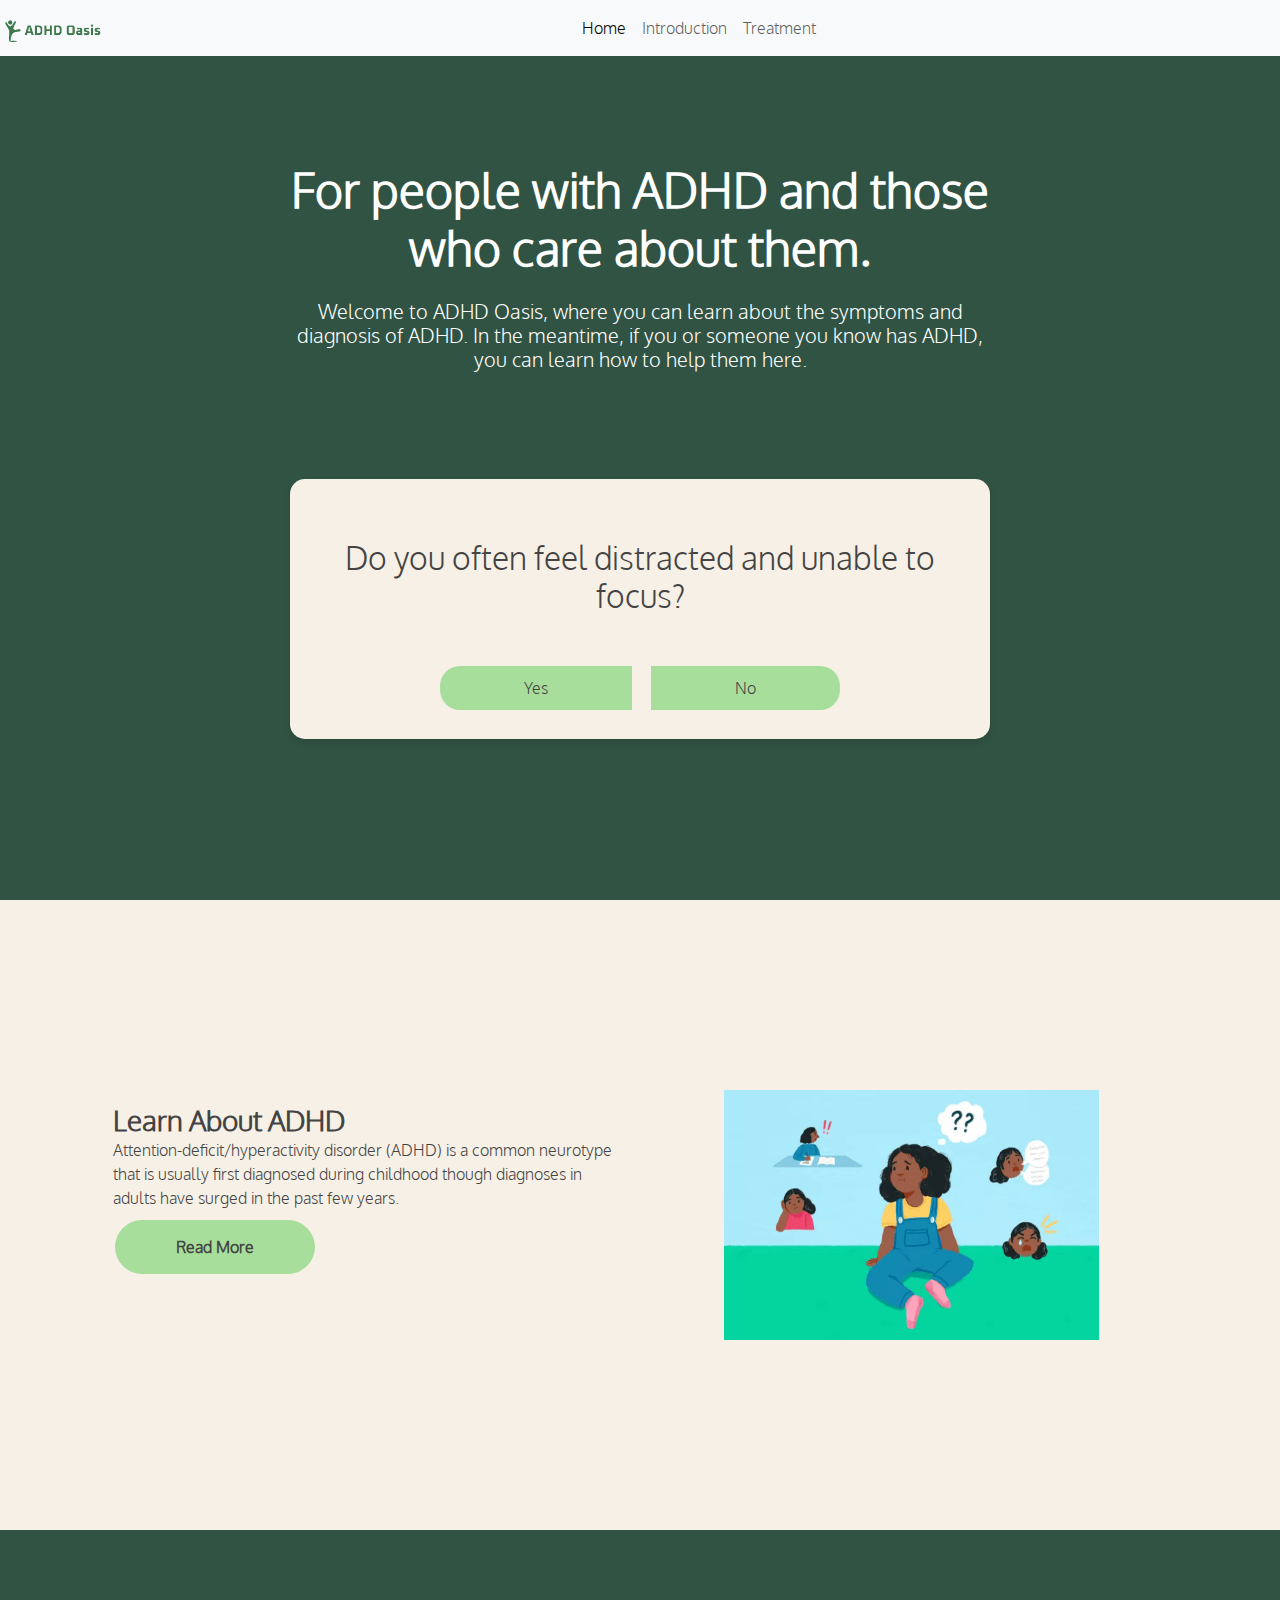
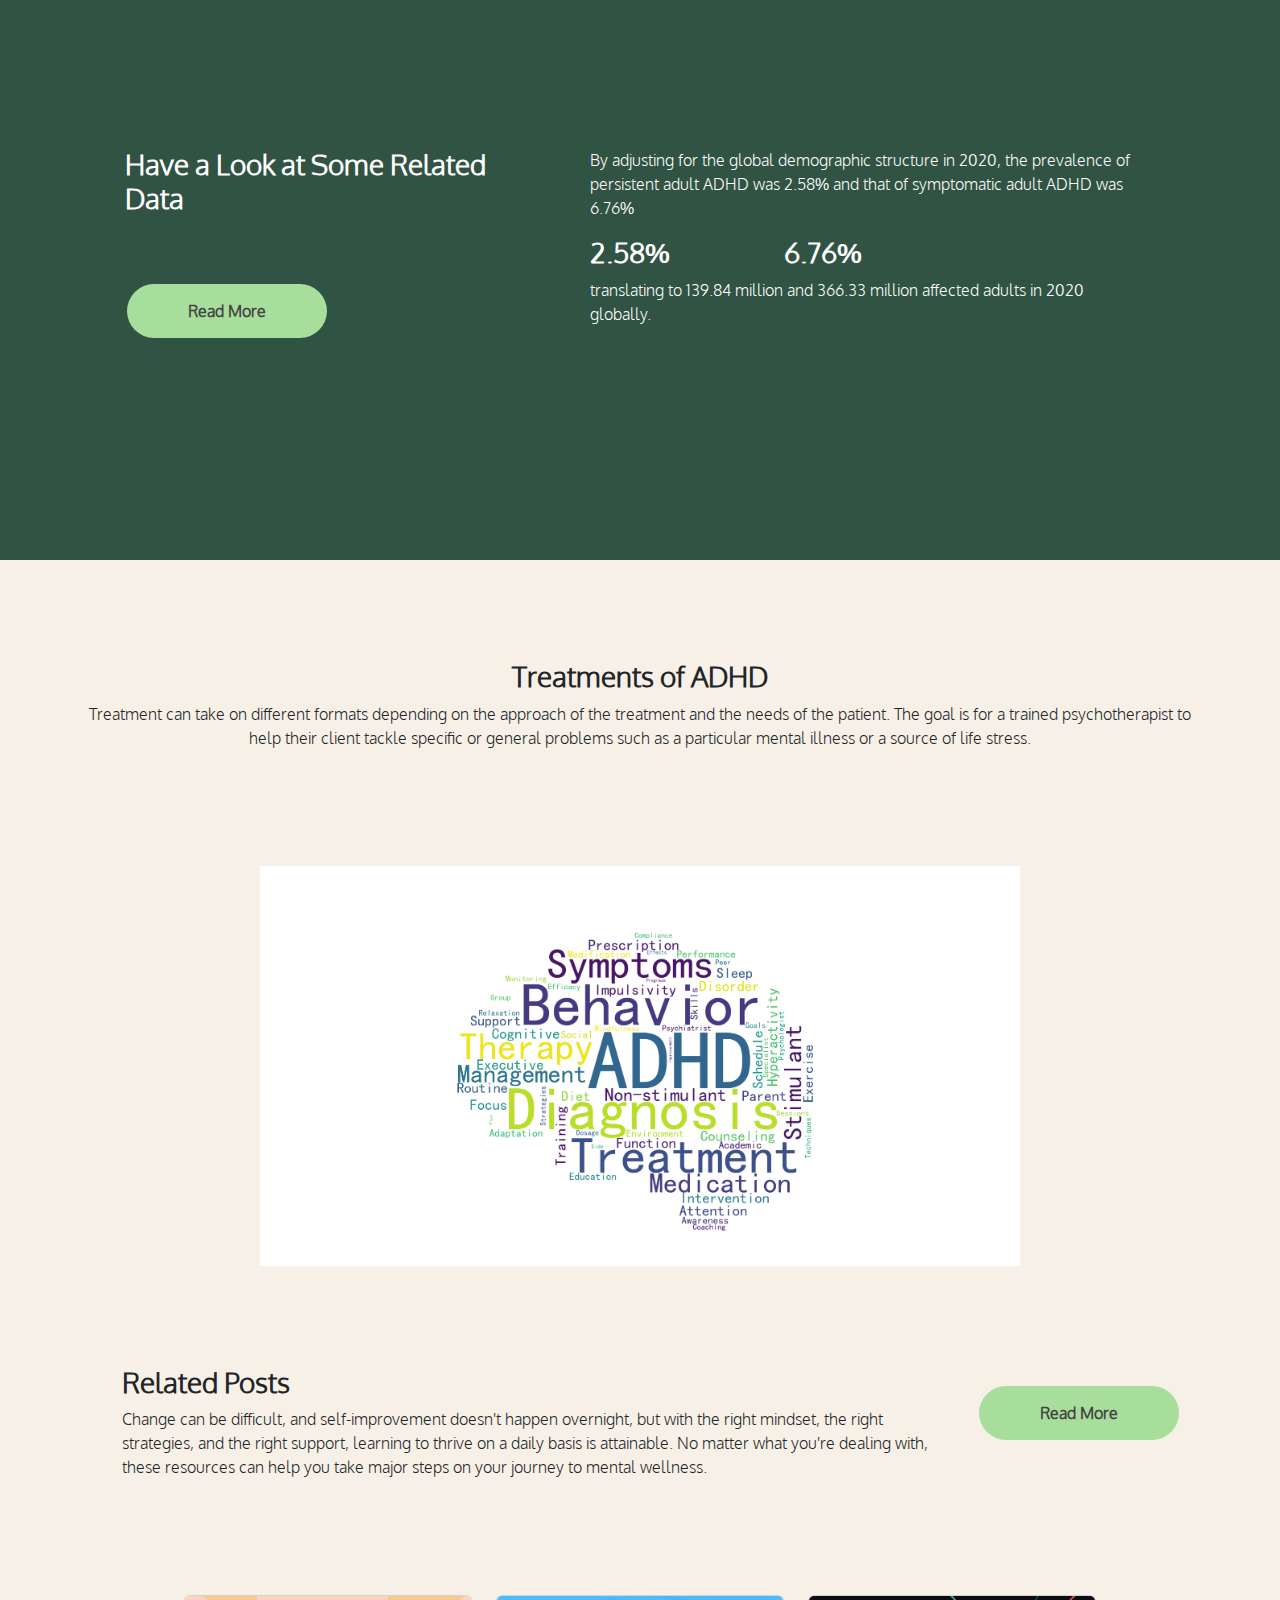
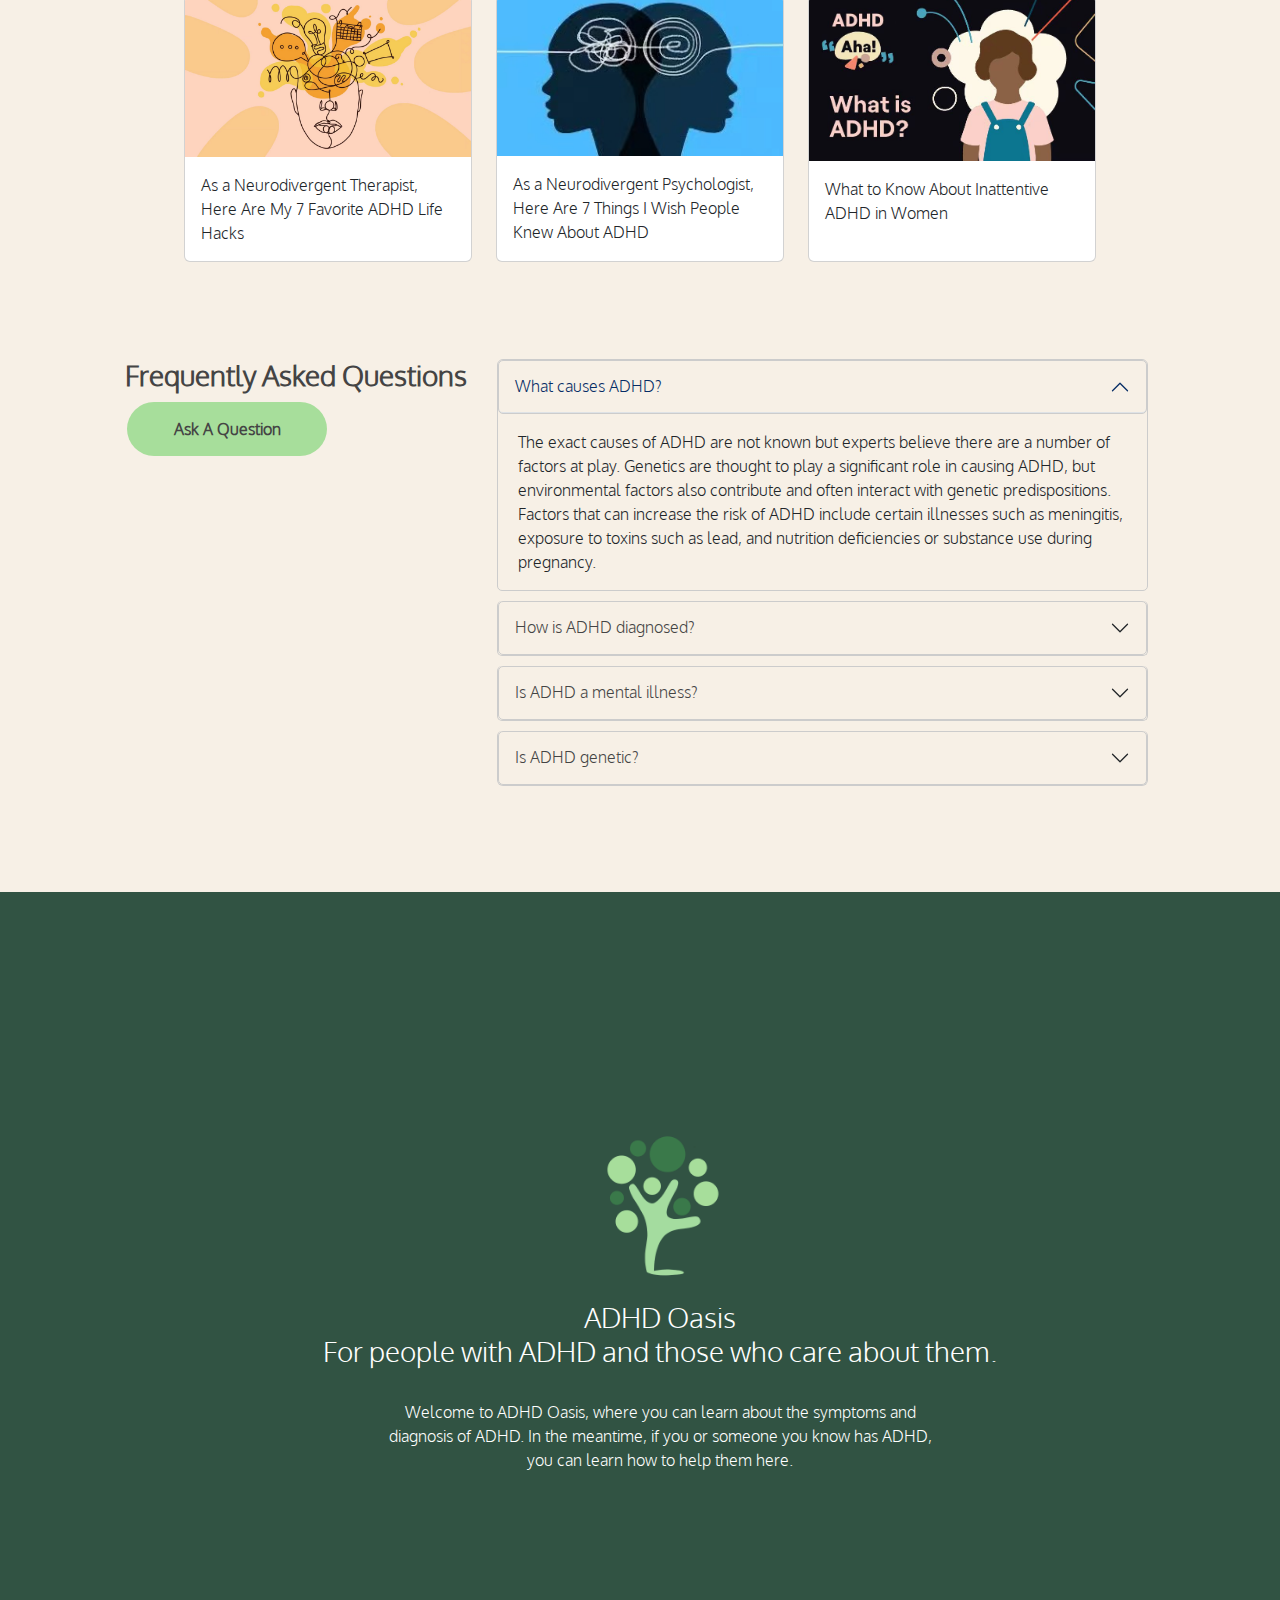
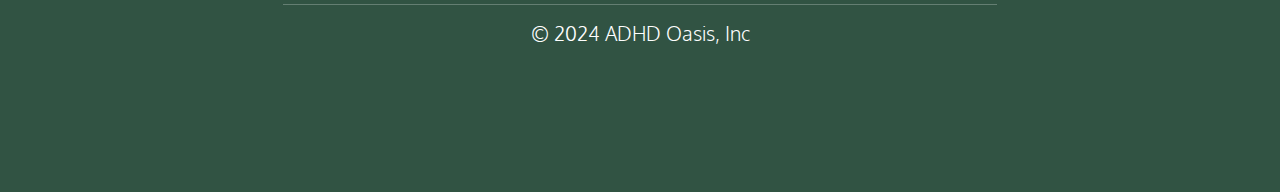
==== ADHD/index.html @ 4e684471 "Add files via upload" ====
<!DOCTYPE html>
<html lang="en" dir="ltr">
  <head>

<script async src="https://www.googletagmanager.com/gtag/js?id=G-T55W1DFLCY"></script>
<script>
window.dataLayer = window.dataLayer || [];
function gtag(){dataLayer.push(arguments);}
gtag('js', new Date());

gtag('config', 'G-T55W1DFLCY');
</script>
    <meta charset="utf-8">
    <title>ADHD Oasis</title>

      <link href="https://cdn.jsdelivr.net/npm/bootstrap@5.3.3/dist/css/bootstrap.min.css" rel="stylesheet" integrity="sha384-QWTKZyjpPEjISv5WaRU9OFeRpok6YctnYmDr5pNlyT2bRjXh0JMhjY6hW+ALEwIH" crossorigin="anonymous">
      <script src="https://cdn.jsdelivr.net/npm/bootstrap@5.3.3/dist/js/bootstrap.bundle.min.js" integrity="sha384-YvpcrYf0tY3lHB60NNkmXc5s9fDVZLESaAA55NDzOxhy9GkcIdslK1eN7N6jIeHz" crossorigin="anonymous"></script>
      <script src="https://cdn.jsdelivr.net/npm/@popperjs/core@2.11.8/dist/umd/popper.min.js" integrity="sha384-I7E8VVD/ismYTF4hNIPjVp/Zjvgyol6VFvRkX/vR+Vc4jQkC+hVqc2pM8ODewa9r" crossorigin="anonymous"></script>
      <script src="https://cdn.jsdelivr.net/npm/bootstrap@5.3.3/dist/js/bootstrap.min.js" integrity="sha384-0pUGZvbkm6XF6gxjEnlmuGrJXVbNuzT9qBBavbLwCsOGabYfZo0T0to5eqruptLy" crossorigin="anonymous"></script>
<link rel="stylesheet" href="https://cdnjs.cloudflare.com/ajax/libs/font-awesome/5.15.4/css/all.min.css">
     <script src="qa.js"></script>
       <link rel="stylesheet" href="qastyle.css">

  </head>

  <body>
    <nav class="navbar navbar-expand-lg navbar-light bg-body-tertiary fixed-top">
          <a class="navbar-brand" href="#">
              <img src="img/logo.png" alt="icon" width="auto" height="24" >
          </a>
          <div class="collapse navbar-collapse justify-content-center" id="navbarNav">
              <ul class="navbar-nav">
                  <li class="nav-item">
                      <a class="nav-link active" aria-current="page" href="#">Home</a>
                  </li>
                  <li class="nav-item">
                      <a class="nav-link" href="introduction.html">Introduction</a>
                  </li>
                  <li class="nav-item">
                      <a class="nav-link" href="Treat.html">Treatment</a>
                  </li>
              </ul>
          </div>

       </div>
      </nav>
<!-- one -->
<div class="section">
  <h1 class="text display-5">For people with ADHD and those<br> who care about them.</h1>
<h5 class="text2">Welcome to ADHD Oasis, where you can learn about the symptoms and<br> diagnosis of ADHD. In the meantime, if you or someone you know has ADHD,<br> you can learn how to help them here.</h5>
  <div class="question-container active">
      <h2 class="question" id="question">Do you often feel distracted and unable to focus?</h2>

      <div class="btn-group" id="btn-group">
          <button class="btn yes" onclick="nextQuestion('yes')">Yes</button>
          <button class="btn no" onclick="nextQuestion('no')">No</button>
      </div>
      <a href="introduction.html" class="btn learn-btn" id="learn-btn">Learn More</a>
  </div>
</div>
<!-- part 2-->
<div class="sectionW d-flex align-items-center" style="color: #444444;">
  <div class="row">
    <div class="col-lg-5 col-10 offset-1 p-3 mb-5 d-flex flex-column">
      <div class="content-wrapper d-flex flex-column justify-content-between flex-grow-1">
        <div>
          <h3 class="card-title"><strong>Learn About ADHD</strong> </h3>
          <p class="card-text">Attention-deficit/hyperactivity disorder (ADHD) is a common neurotype that is usually first diagnosed during childhood though diagnoses in adults have surged in the past few years.</p>
        </div>
        <div>
          <a href="introduction.html" class="radius-btn">Read More</a>
        </div>
      </div>
    </div>
    <div class="col-sm-5 d-flex align-items-center justify-content-center">
      <img src="img/lu0wm-161ya.gif" class="card-img" alt="...">
    </div>
  </div>
</div>
<!-- part 3 -->
<div class="sectionG d-flex align-items-center" style="color: #ffffff;">
  <div class="container">
    <div class="row g-0">
      <div class="col-sm-5 col-md-4 offset-1 d-flex flex-column align-items-start">
        <div class="content-wrapper d-flex flex-column justify-content-between flex-grow-1">
          <div>
            <h3 class="card-title"> <strong>Have a Look at Some Related Data</strong> </h3>
          </div>
          <div>
            <a href="Treat.html" class="radius-btn">Read More</a>
          </div>
        </div>
      </div>
      <div class="col-5 col-md-6 offset-1 d-flex flex-column align-items-stretch text-justify">
        <div class="row">
          <div class="col">
            <p>By adjusting for the global demographic structure in 2020, the prevalence of persistent adult ADHD was 2.58% and that of symptomatic adult ADHD was 6.76%</p>
          </div>
        </div>
        <div class="row">
          <div class="col-md-4">
            <h3> <strong>2.58%</strong> </h3>
          </div>
          <div class="col-md-4">
            <h3> <strong>6.76%</strong> </h3>
          </div>
        </div>
        <div class="row">
          <div class="col">
            <p>translating to 139.84 million and 366.33 million affected adults in 2020 globally.</p>
          </div>
        </div>
      </div>
    </div>
  </div>
</div>


 <!-- treat -->

 <div class="container">
  <div class="row text-center">
    <div class="col-12">
      <h3> <strong>Treatments of ADHD</strong> </h3>
    </div>
    <div class="col-12">
      <p >Treatment can take on different formats depending on the approach of the treatment and the needs of the patient. The goal is for a trained psychotherapist to help their client tackle specific or general problems such as a particular mental illness or a source of life stress.</p>
    </div>
  </div>
</div>
        <img class="treat-img" src="img/qa11.png" class="img-fluid w-200" alt="Image 3">


<!-- part 5 -->
<div class="container">
	<div class="row jumbotron">
		<div class=" col-xs-11 col-sm-11 col-md-9 col-lg-9 col-xl-9" id="postext">
    <h3> <strong>Related Posts</strong> </h3>
			<p >Change can be difficult, and self-improvement doesn't happen overnight, but with the right mindset, the right strategies, and the right support, learning to thrive on a daily basis is attainable. No matter what you're dealing with, these resources can help you take major steps on your journey to mental wellness.</p>
	</div>
	<div class="col-xs-12 col-sm-12 col-md-3 col-lg-3 col-xl-2">
		  <a href="Treat.html" class="radius-btn">Read More</a>
</div>
</div>
</div>

<div class="row">
  <div class="col-md-4">
    <div class="card h-100" style="width: 18rem;">
    <img src="img/qa1.jpg" class="card-img-top" alt="...">
    <div class="card-body">
      <p class="card-text">As a Neurodivergent Therapist, Here Are My 7 Favorite ADHD Life Hacks</p>
    </div>
  </div>
  </div>
  <div class="col-md-4">
    <div class="card h-100" style="width: 18rem;">
    <img src="img/qa3.jpg" class="card-img-top" alt="...">
    <div class="card-body">
      <p class="card-text">As a Neurodivergent Psychologist, Here Are 7 Things I Wish People Knew About ADHD</p>
    </div>
  </div>
  </div>
  <div class="col-md-4">
    <div class="card h-100" style="width: 18rem;">
    <img src="img/qa4.jpg" class="card-img-top" alt="...">
    <div class="card-body">
      <p class="card-text">What to Know About Inattentive ADHD in Women</p>
    </div>
  </div>
  </div>
    </div>

    <!-- qa -->
    <div class="sectionW d-flex align-items-center" style="color: #444444;">
      <div class="container">
        <div class="row g-0">
          <div class="col-sm-5 col-md-4 offset-1 d-flex flex-column align-items-start text-left">
            <h3 class="card-title"> <strong>Frequently Asked Questions</strong> </h3>
            <a href="#" class="radius-btn">Ask A Question</a>
          </div>
          <div class="col-6 col-md-7 d-flex flex-column align-items-stretch text-left">
            <div class="accordion" id="accordionExample">
              <div class="accordion-item">
                <h2 class="accordion-header" id="headingOne">
                  <button class="accordion-button" type="button" data-bs-toggle="collapse" data-bs-target="#collapseOne" aria-expanded="true" aria-controls="collapseOne">
                    What causes ADHD?
                  </button>
                </h2>
                <div id="collapseOne" class="accordion-collapse collapse show" aria-labelledby="headingOne" data-bs-parent="#accordionExample">
                  <div class="accordion-body">
                    The exact causes of ADHD are not known but experts believe there are a number of factors at play. Genetics are thought to play a significant role in causing ADHD, but environmental factors also contribute and often interact with genetic predispositions. Factors that can increase the risk of ADHD include certain illnesses such as meningitis, exposure to toxins such as lead, and nutrition deficiencies or substance use during pregnancy.
                  </div>
                </div>
              </div>
              <div class="accordion-item">
                <h2 class="accordion-header" id="headingTwo">
                  <button class="accordion-button collapsed" type="button" data-bs-toggle="collapse" data-bs-target="#collapseTwo" aria-expanded="false" aria-controls="collapseTwo">
                    How is ADHD diagnosed?
                  </button>
                </h2>
                <div id="collapseTwo" class="accordion-collapse collapse" aria-labelledby="headingTwo" data-bs-parent="#accordionExample">
                  <div class="accordion-body">
                    There is no simple lab test or questionnaire that can determine if a person has ADHD. Mental health professionals conduct an evaluation and can use a variety of tools including IQ tests, interviews, measures of attention, rating scales, and other assessments to evaluate symptoms and determine if they meet the criteria for diagnosis.
                  </div>
                </div>
              </div>
              <div class="accordion-item">
                <h2 class="accordion-header" id="headingThree">
                  <button class="accordion-button collapsed" type="button" data-bs-toggle="collapse" data-bs-target="#collapseThree" aria-expanded="false" aria-controls="collapseThree">
                    Is ADHD a mental illness?
                  </button>
                </h2>
                <div id="collapseThree" class="accordion-collapse collapse" aria-labelledby="headingThree" data-bs-parent="#accordionExample">
                  <div class="accordion-body">
                    ADHD is classified as a mental illness, but can also be described as a neurotype. It is important to recognize that mental illness is a broad term that refers to any type of condition that impacts a person's thoughts, moods, or behaviors. Because the three primary symptoms of ADHD—inattention, impulsivity, and hyperactivity—all impact these areas, ADHD is considered a form of mental illness.
                  </div>
                </div>
              </div>
              <div class="accordion-item">
                <h2 class="accordion-header" id="headingFour">
                  <button class="accordion-button collapsed" type="button" data-bs-toggle="collapse" data-bs-target="#collapseFour" aria-expanded="false" aria-controls="collapseFour">
                    Is ADHD genetic?
                  </button>
                </h2>
                <div id="collapseFour" class="accordion-collapse collapse" aria-labelledby="headingFour" data-bs-parent="#accordionExample">
                  <div class="accordion-body">
                    There is a strong genetic component to ADHD. Estimates suggest that the genetic heritability of the condition is over 70%. However, having a genetic predisposition does not necessarily mean that you will develop ADHD. Research has found that there are several genes that play a role and it is the interaction of these genes along with environmental influences that may cause the disorder.
                  </div>
                </div>
              </div>
            </div>
          </div>
        </div>
      </div>
  </div>


  <!--- Footer -->
  <div class="section" style="color: #ffffff;">
  <footer>
    <div class="container">
      <div class="row text-center">
        <div class="col-12">
          <img  src="img/logo1.png" alt="..." width="auto" height="150">
          <h3 style="margin-top: 20px">ADHD Oasis<br>For people with ADHD and those who care about them.</h3>
          <p><br>Welcome to ADHD Oasis, where you can learn about the symptoms and<br> diagnosis of ADHD. In the meantime, if you or someone you know has ADHD,<br> you can learn how to help them here.</p>
        </div>
      </div>
    </div>

  	<div class="container-fluid">
  		<div class="row text-center">
  			<div class="col-12">
  				<hr class="light">
  				<h5>&copy;  2024 ADHD Oasis, Inc </h5>
  			</div>
  		</div>
  	</div>
  </footer>
	</div>

  </body>
</html>
---- ADHD/qastyle.css ----
@font-face {
  font-family: 'font'; /* 自定义字体名称 */
  src: url('font.ttf') format('truetype'); /* 引入字体文件的路径，可以是相对或者绝对路径 */
  font-weight: normal;
  font-style: normal;
}
.nav-icon{
  margin-left: 20px;


}
.section {
            height: 100vh; /* 每个板块高度为视窗高度 */
            width: 100%;
            background-color: #315343;
        }
.sectionW {
                    height: 70vh; /* 每个板块高度为视窗高度 */
                    width: 100%;
                    background-color: #F7F0E6;
                }
.sectionG {
              height: 70vh; /* 每个板块高度为视窗高度 */
              width: 100%;
              background-color: #315343;
                                }

body {
          display: flex;
          flex-direction: column;
          justify-content: center;
          align-items: center;
background-color: #F7F0E6;
          margin: 0;
          font-family: 'font', Arial, sans-serif; /* 将自定义字体应用在 body 元素上 */
      }

      .text{
        justify-content: center;
        color: white;
        margin-top: 30px;
        font-weight: bold;
      }
      .text2{
        justify-content: center;
        color: white;
        margin-top: 15px;
        font-weight: lighter;

      }
      .question-container {
        background-color: #F7F0E6;
        border-radius: 15px; /* 圆角 */
        box-shadow: 0 4px 8px rgba(0, 0, 0, 0.1); /* 阴影 */
        padding: 20px;
        max-width: 700px;
        width: 80%;
        height: 260px;

        margin-bottom: 30px;
        text-align: center; /* 水平居中 */
    }
      .question-container, .info-container {
          text-align: center;
          display: none;
          margin-top: 100px;

      }
      .question-container.active, .info-container.active {
          display: block;
      }
      .question {
          font-size: 2em;
          margin-bottom: 20px;
          color: #444444;
          margin-top: 40px;
      }
      .section {
        text-align: center;
        text-align: center;
    display: flex;
    flex-direction: column;
    align-items: center; /* 垂直居中 */
    justify-content: center;
    min-height: 100vh; /* 使内容垂直居中 */
    }

    .btn-group {
        display: flex;
        justify-content: center; /* 水平居中 */
        gap: 20px; /* 按钮之间的间隙 */
        width: 400px;
        margin-top: 50px;
        margin-bottom: 300px;
        margin-left: 130px;
    }

    .btn {
        border-radius: 20px; /* 圆角 */
        padding: 10px 20px;
        font-size: 16px;
        background-color: #A7DE9B;
        color: #444444;
        border: none; /* 移除默认边框 */
        cursor: pointer; /* 鼠标指针变为手型 */
    }

    .btn:hover {
        background-color: #3A794A; /* 悬停时的颜色 */
    }

    .learn-btn {
        display: none;
        width: 200px;
        margin-top: 50px;
        margin-bottom: 300px;
        background-color: #A7DE9B;
        color: #444444;
        border: none; /* 移除默认边框 */
        cursor: pointer; /* 鼠标指针变为手型 */
        border-radius: 20px; /* 圆角 */
        text-align: center;
        padding: 10px 20px;
        font-size: 16px;
        text-decoration: none; /* 移除链接默认下划线 */
        margin-left: 220px;
    }

    .learn-btn.active {
        display: block;
        background-color: #A7DE9B;
    }

    .learn-btn:hover {
        background-color: #3A794A; /* 悬停时的颜色 */
    }
.radius-btn{
  background-color: #A7DE9B; /* 绿色背景 */
           border: none;
           color:#444444;
           padding: 15px 32px;
           text-align: center;
           text-decoration: none;
           display: inline-block;
           font-size: 16px;
           margin: 4px 2px;
           cursor: pointer;
           width: 200px;
           border-radius: 30px; /* 圆角 */
           font-weight: bold;
           margin-top: 20px;

}
.radius-btn:hover{
  background-color: #3A794A;
}
/*  */
.sectionG .col-sm-5 .card-title,
.sectionG .col-sm-5  {
  text-align: left;
}
.sectionG .col-6 p {
  text-align: justify;
}
.sectionG .radius-btn {
  display: inline-block;
  margin-top: 10px;
}
/*  */
.sectionW .col-sm-5 .card-title,
.sectionW .col-sm-5  {
  text-align: left;
}
.sectionW .accordion .accordion-item .accordion-header .accordion-button,
.sectionW .accordion .accordion-item .accordion-body {
  text-align: left;
}
.sectionW .radius-btn {
  display: inline-block;
  margin-top: 10px;
}

#postext{
margin-left: 40px;
}

/*  */
.container{
  margin: 20px;
  margin-top: 100px;
  margin-bottom: 100px;

}
.accordion-item {
    background-color: transparent;
    border: 1px solid #ccc; /* 添加边框 */
    border-radius: 5px; /* 可选：添加圆角 */
    margin-bottom: 10px; /* 可选：添加间距 */
  }
  .accordion-button {
    width: 100%;
    text-align: left;
    padding: 1rem;
    background-color: #F7F0E6; /* 设置按钮的背景色 */
    border: 1px solid #ccc; /* 设置按钮的边框 */
    border-radius: 5px; /* 可选：添加圆角 */
    color: #444444; /* 设置按钮的文字颜色 */
  }
  .accordion-button.collapsed {
    background-color: #F7F0E6; /* 收起状态的背景色 */
  }
  .accordion-button:not(.collapsed) {
    background-color: #F7F0E6; /* 展开时的背景色 */
  }
  .accordion-button:focus {
    box-shadow: none; /* 移除选中时的默认阴影效果 */
  }



  /* img */
  .card-img{
    height: 250px;
    width: auto;
  }
  .treat-img{
    height: 400px;
    width: auto;
  }
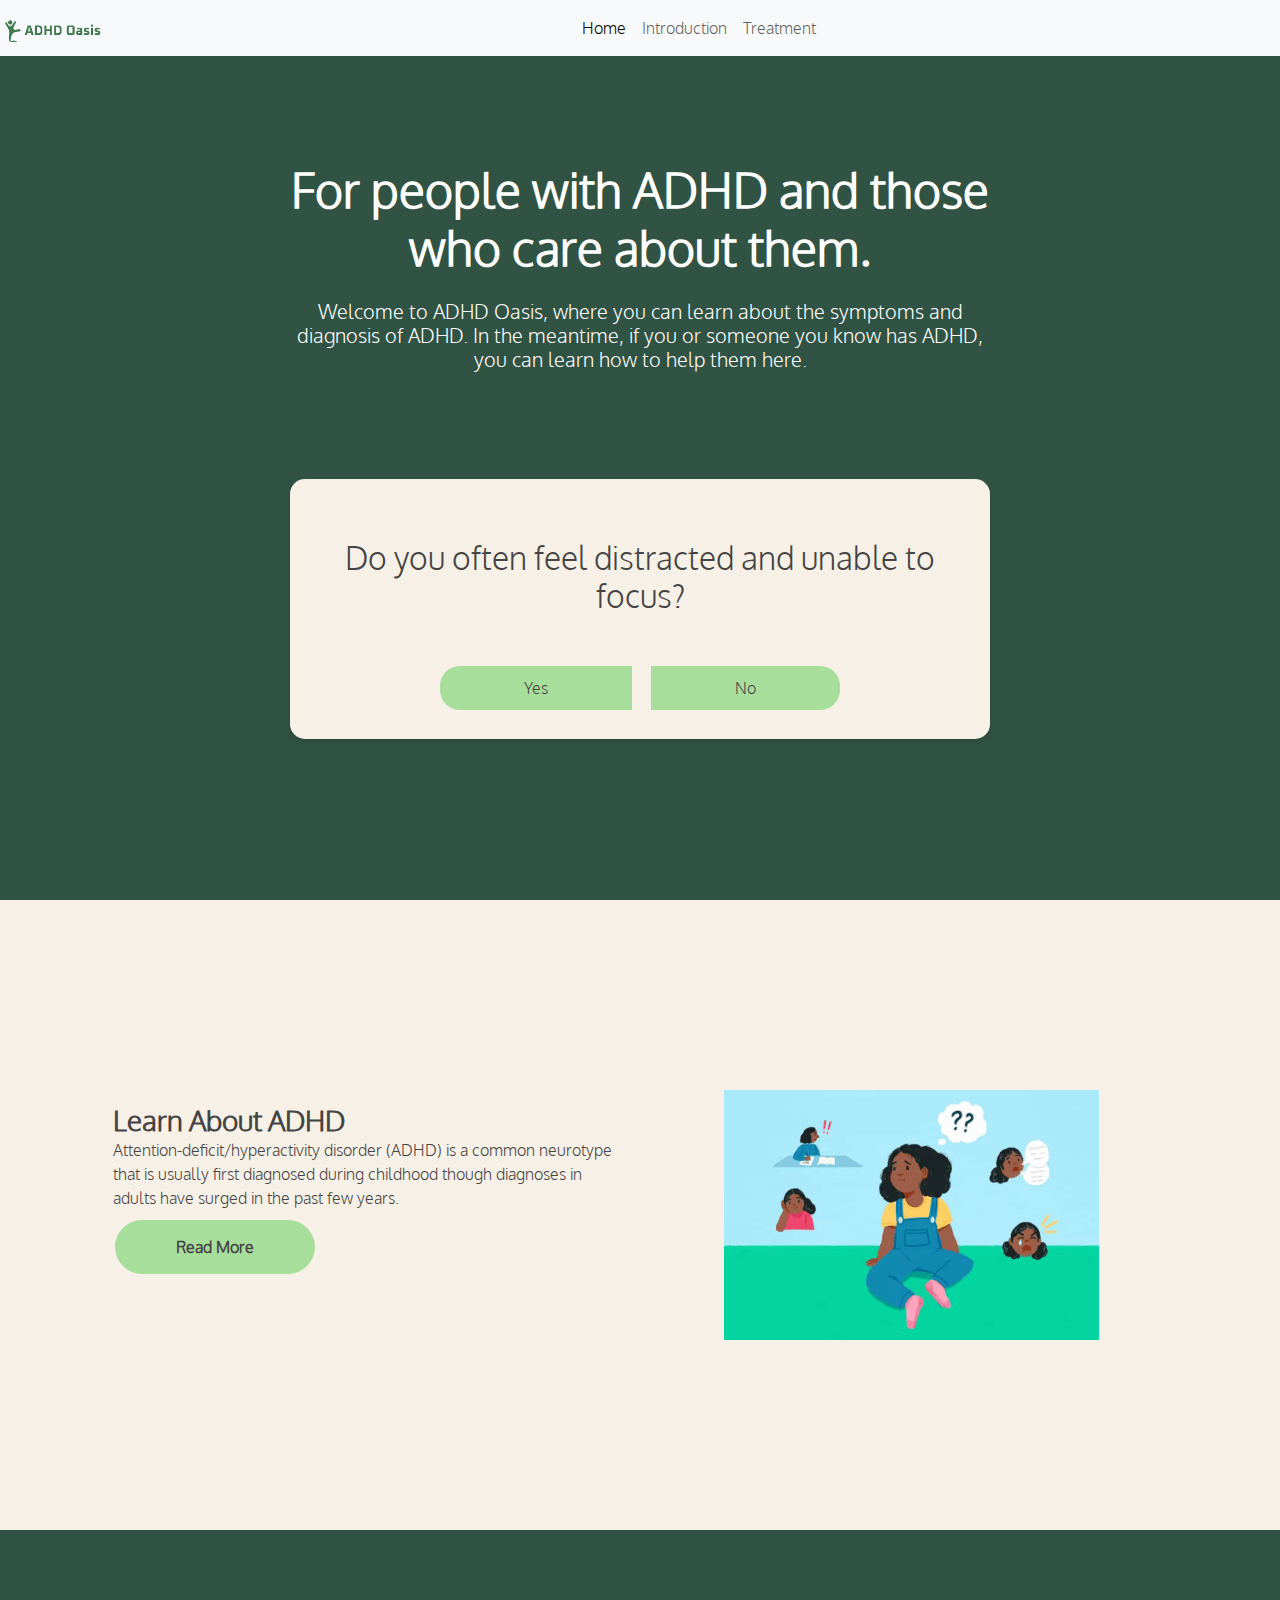
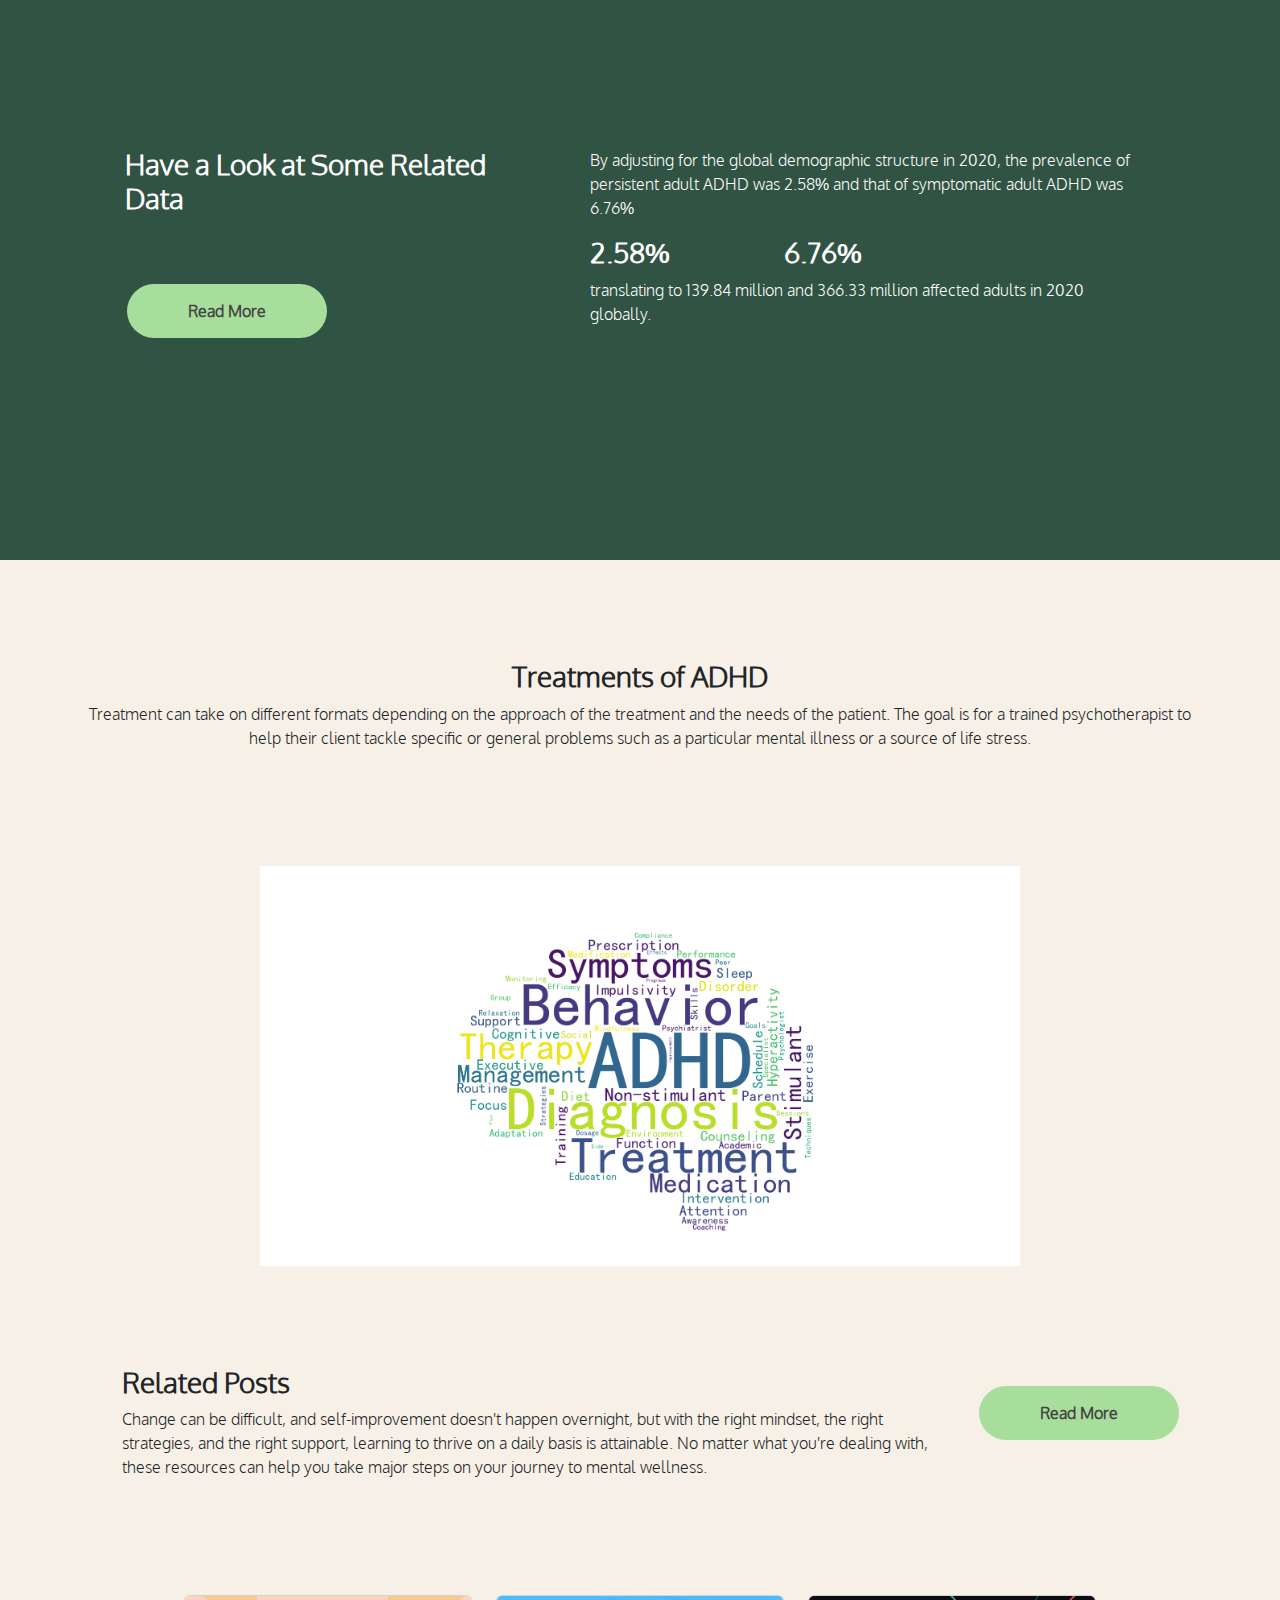
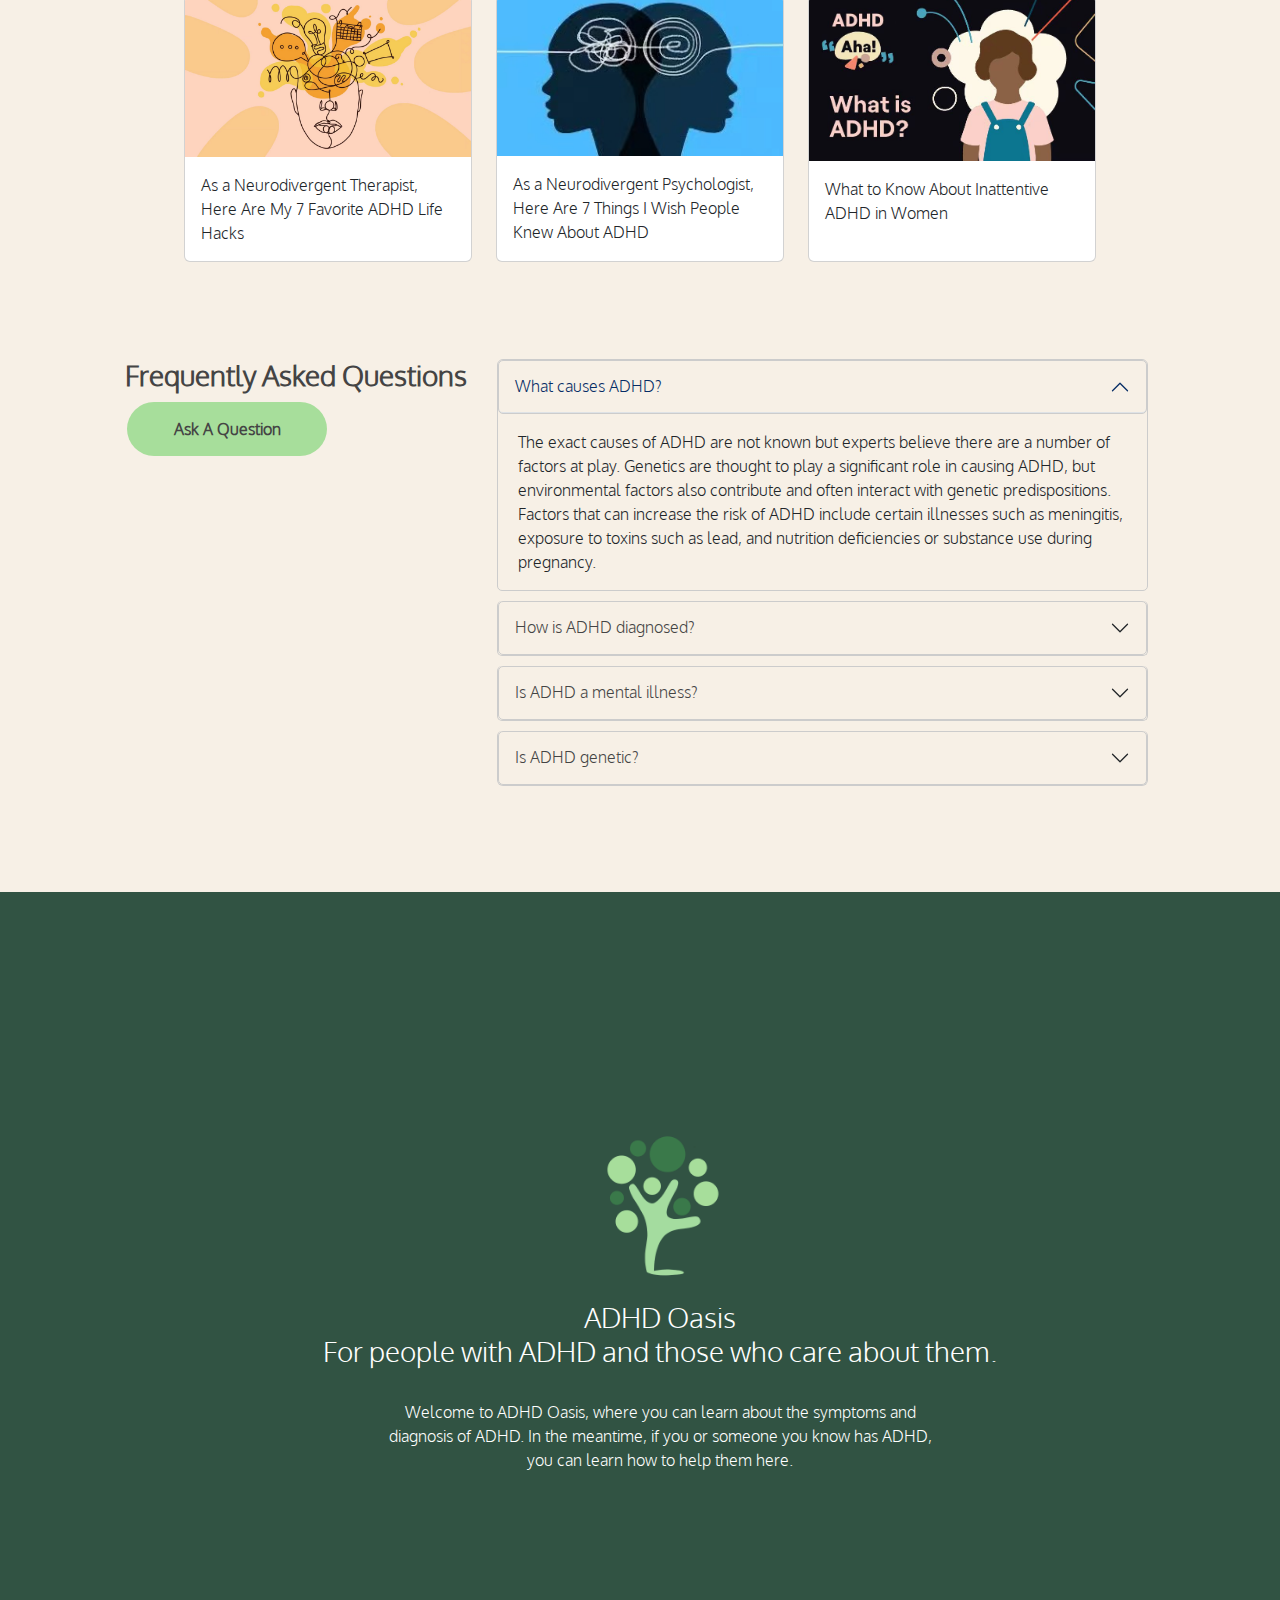
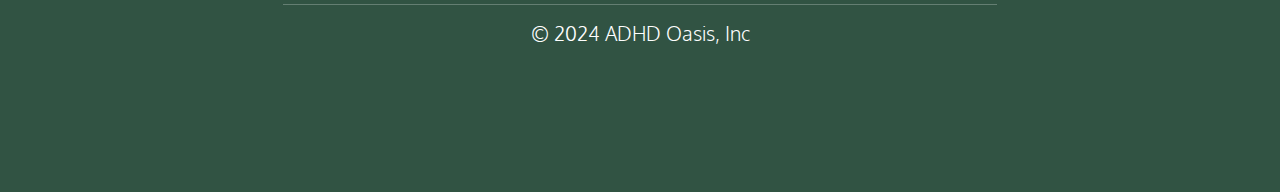
==== commit 25ef130c: "Update index.html" ====
--- a/ADHD/index.html
+++ b/ADHD/index.html
@@ -1,14 +1,14 @@
 <!DOCTYPE html>
 <html lang="en" dir="ltr">
   <head>
-
-<script async src="https://www.googletagmanager.com/gtag/js?id=G-T55W1DFLCY"></script>
+<!-- Google tag (gtag.js) -->
+<script async src="https://www.googletagmanager.com/gtag/js?id=G-48GY44DC8Z"></script>
 <script>
-window.dataLayer = window.dataLayer || [];
-function gtag(){dataLayer.push(arguments);}
-gtag('js', new Date());
-
-gtag('config', 'G-T55W1DFLCY');
+  window.dataLayer = window.dataLayer || [];
+  function gtag(){dataLayer.push(arguments);}
+  gtag('js', new Date());
+
+  gtag('config', 'G-48GY44DC8Z');
 </script>
     <meta charset="utf-8">
     <title>ADHD Oasis</title>
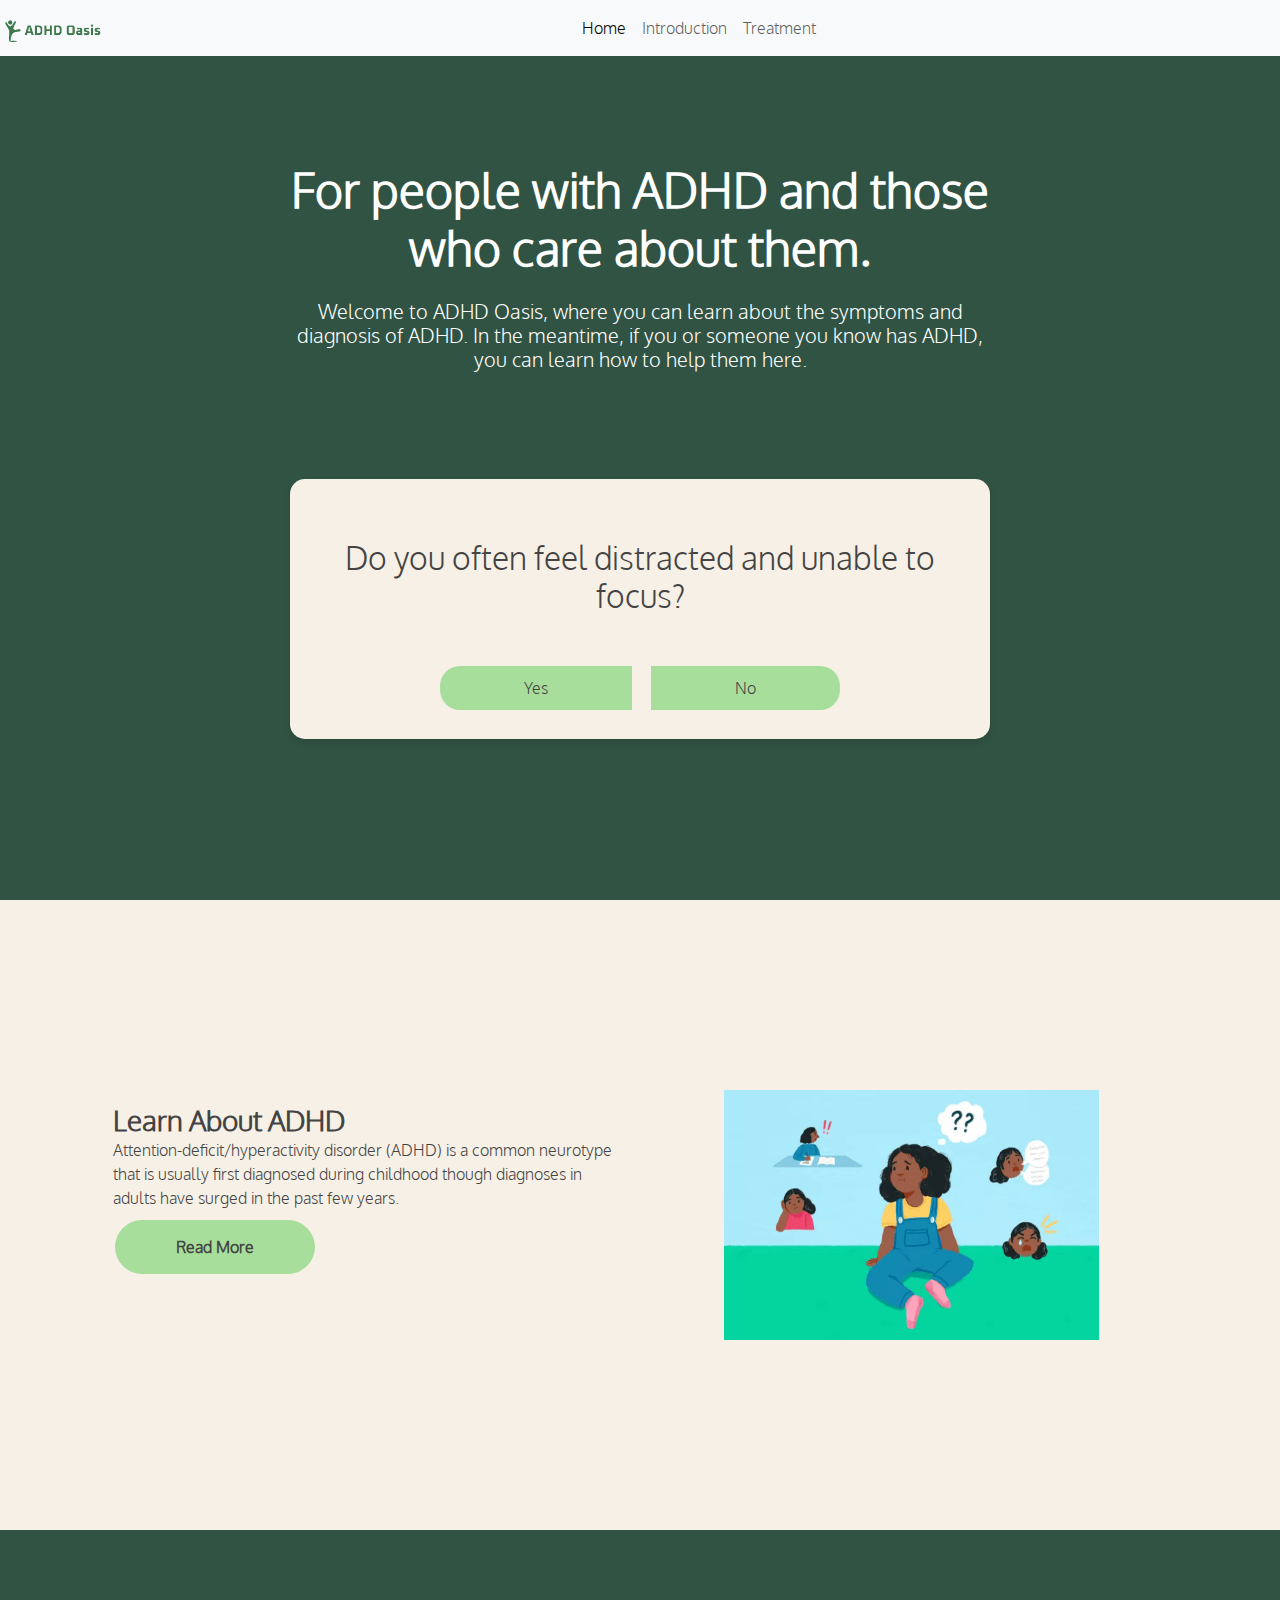
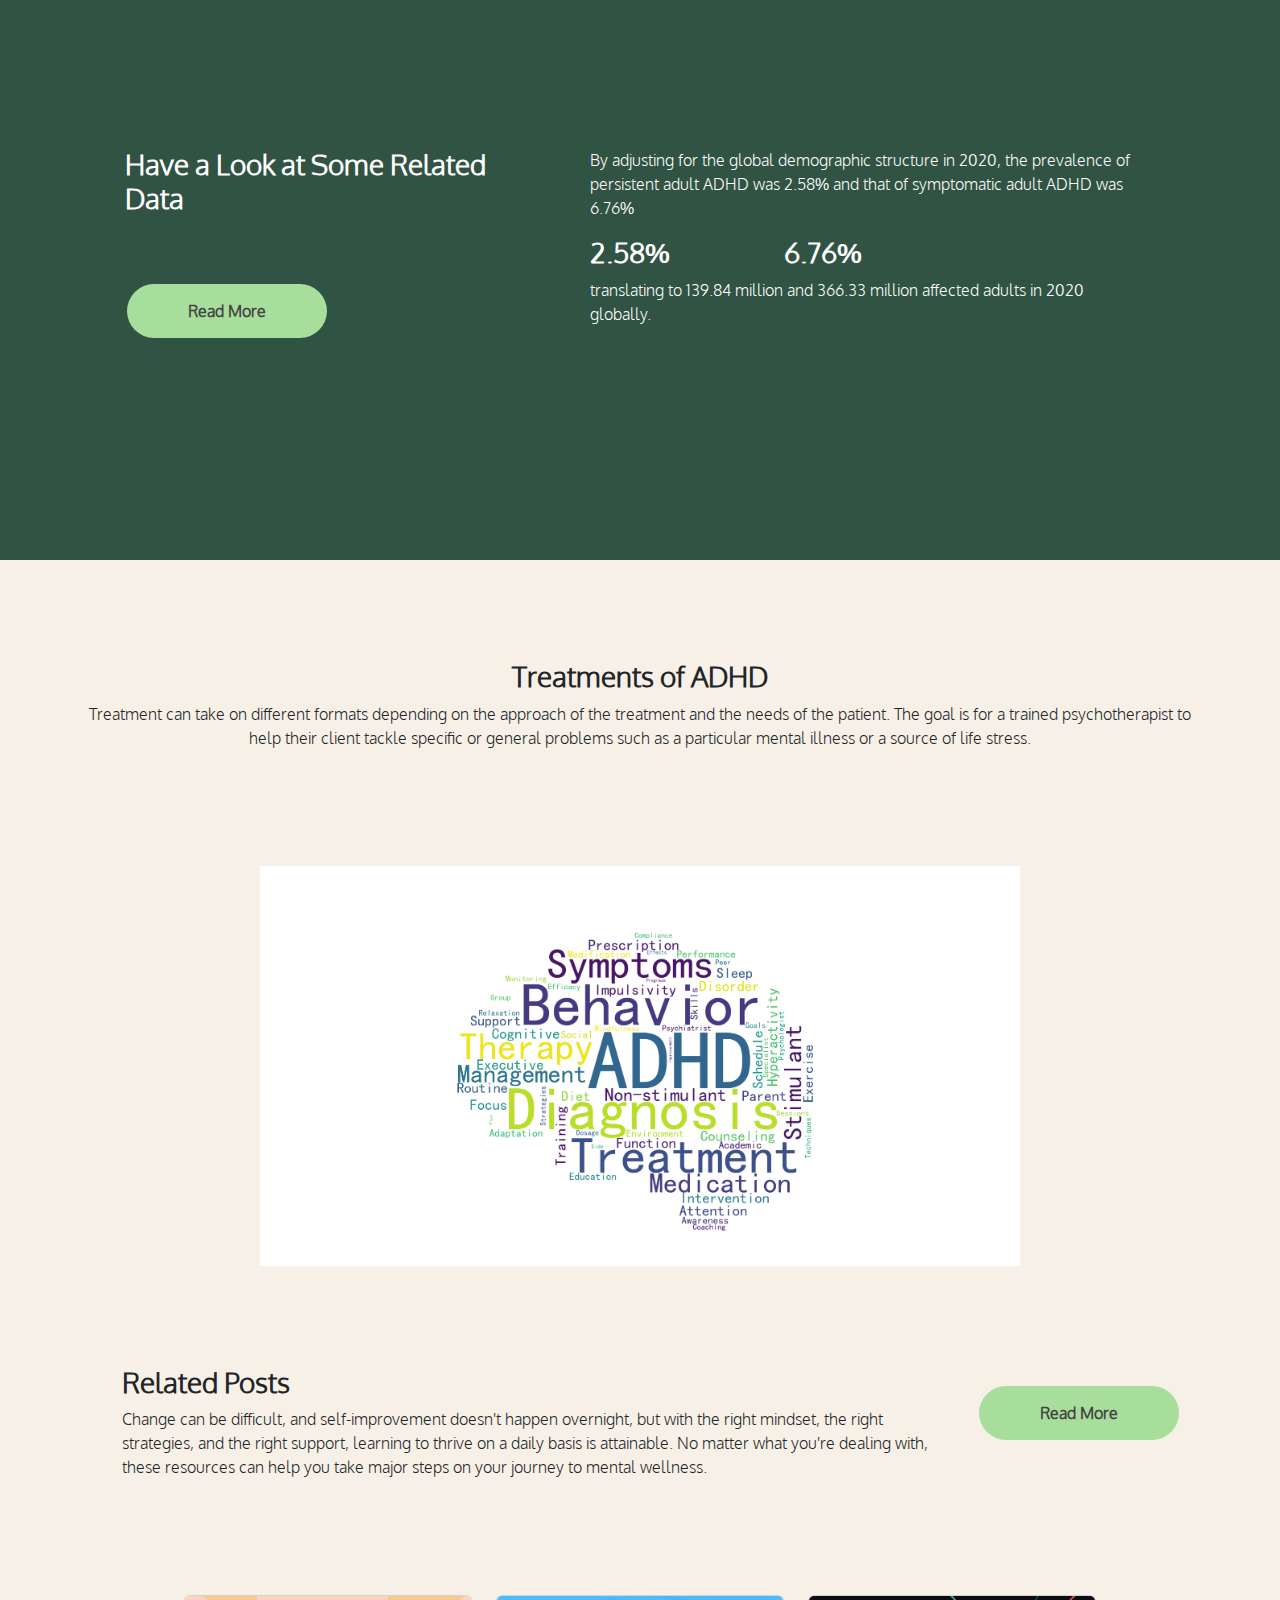
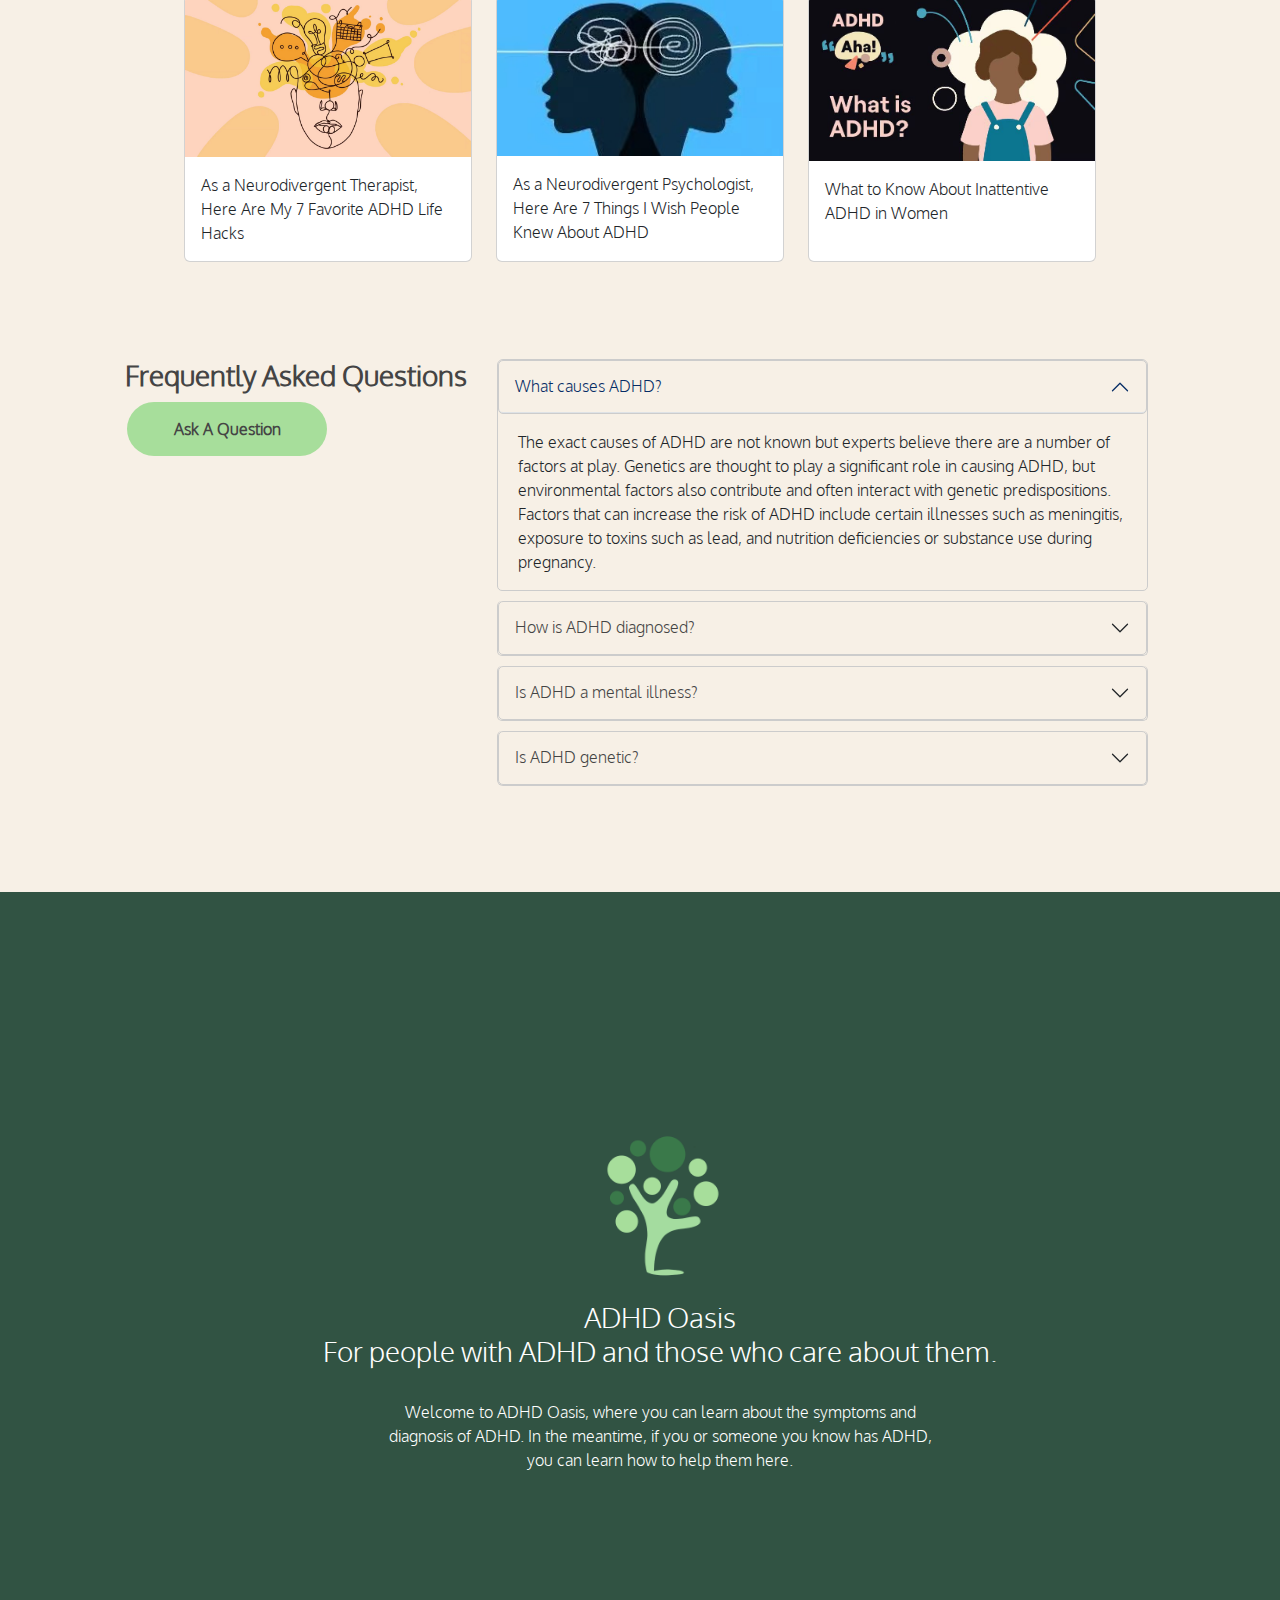
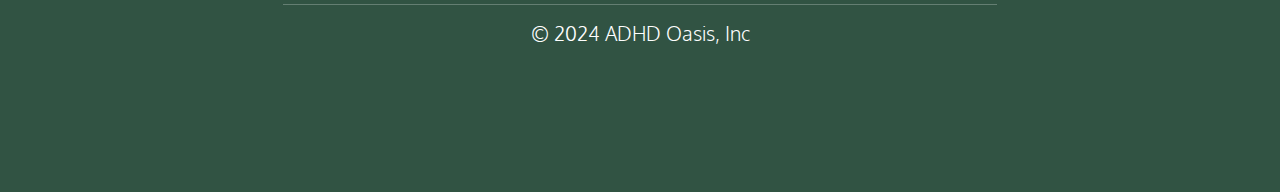
==== commit 2ce3ee51: "Add files via upload" ====
--- a/ADHD/index.html
+++ b/ADHD/index.html
@@ -1,14 +1,14 @@
 <!DOCTYPE html>
 <html lang="en" dir="ltr">
   <head>
-<!-- Google tag (gtag.js) -->
-<script async src="https://www.googletagmanager.com/gtag/js?id=G-48GY44DC8Z"></script>
+
+<script async src="https://www.googletagmanager.com/gtag/js?id=G-T55W1DFLCY"></script>
 <script>
-  window.dataLayer = window.dataLayer || [];
-  function gtag(){dataLayer.push(arguments);}
-  gtag('js', new Date());
-
-  gtag('config', 'G-48GY44DC8Z');
+window.dataLayer = window.dataLayer || [];
+function gtag(){dataLayer.push(arguments);}
+gtag('js', new Date());
+
+gtag('config', 'G-T55W1DFLCY');
 </script>
     <meta charset="utf-8">
     <title>ADHD Oasis</title>
